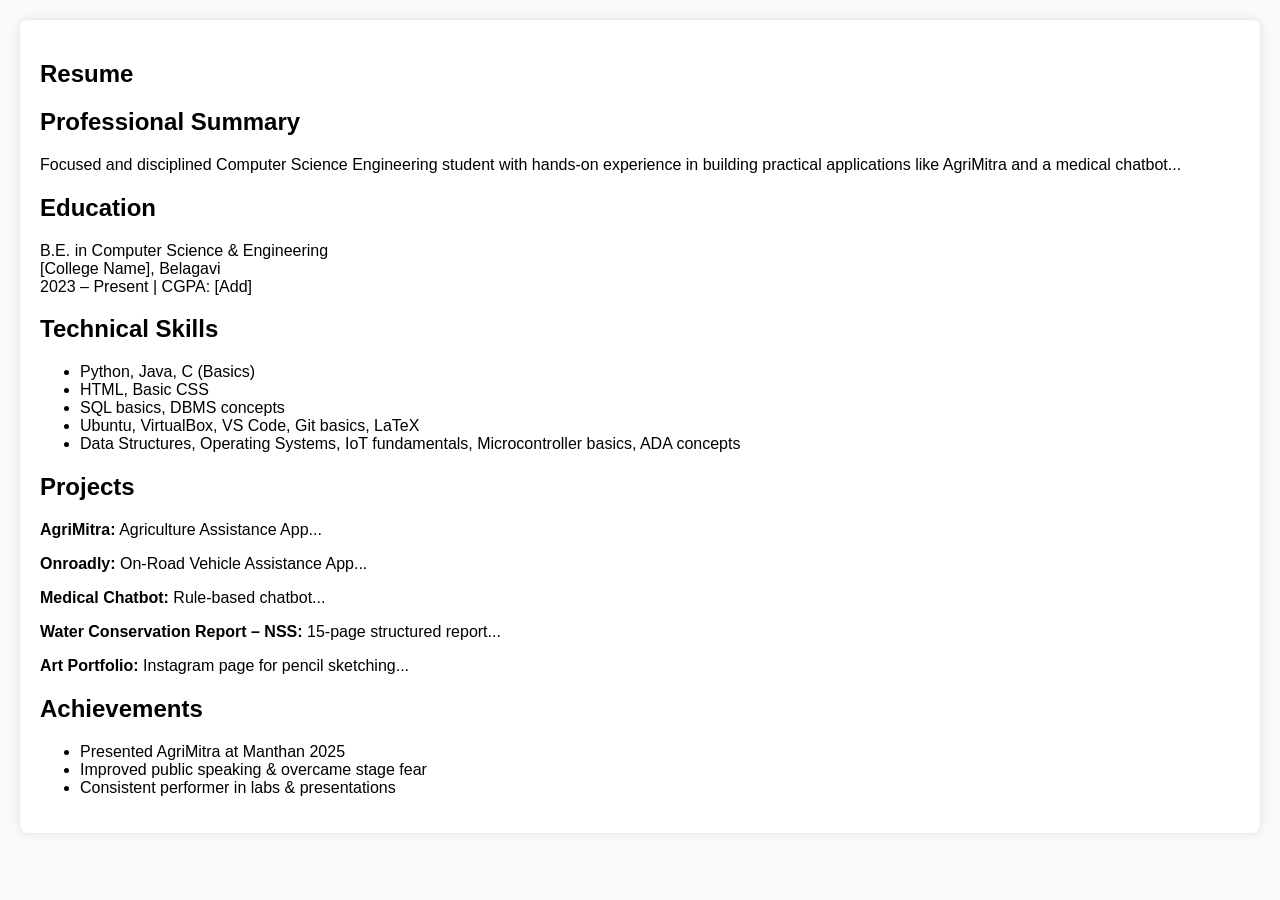
==== resume.html @ ef0e36e1 "Create resume.html" ====
<!DOCTYPE html>
<html lang="en">
<head>
  <meta charset="UTF-8">
  <meta name="viewport" content="width=device-width, initial-scale=1.0">
  <title>Resume - Khushi Karadigudd</title>
  <link rel="stylesheet" href="style.css">
</head>
<body>

  <section class="resume-page">
    <h1>Resume</h1>

    <h2>Professional Summary</h2>
    <p>Focused and disciplined Computer Science Engineering student with hands-on experience in building practical applications like AgriMitra and a medical chatbot...</p>

    <h2>Education</h2>
    <p>B.E. in Computer Science & Engineering<br>[College Name], Belagavi<br>2023 – Present | CGPA: [Add]</p>

    <h2>Technical Skills</h2>
    <ul>
      <li>Python, Java, C (Basics)</li>
      <li>HTML, Basic CSS</li>
      <li>SQL basics, DBMS concepts</li>
      <li>Ubuntu, VirtualBox, VS Code, Git basics, LaTeX</li>
      <li>Data Structures, Operating Systems, IoT fundamentals, Microcontroller basics, ADA concepts</li>
    </ul>

    <h2>Projects</h2>
    <p><strong>AgriMitra:</strong> Agriculture Assistance App...</p>
    <p><strong>Onroadly:</strong> On-Road Vehicle Assistance App...</p>
    <p><strong>Medical Chatbot:</strong> Rule-based chatbot...</p>
    <p><strong>Water Conservation Report – NSS:</strong> 15-page structured report...</p>
    <p><strong>Art Portfolio:</strong> Instagram page for pencil sketching...</p>

    <h2>Achievements</h2>
    <ul>
      <li>Presented AgriMitra at Manthan 2025</li>
      <li>Improved public speaking & overcame stage fear</li>
      <li>Consistent performer in labs & presentations</li>
    </ul>
  </section>

</body>
</html>
---- style.css ----
body {
  font-family: Arial, sans-serif;
  background: #f9f9f9;
  margin: 0;
  padding: 20px;
}

/* Biodata + Photo */
.biodata-section {
  display: flex;
  justify-content: space-between;
  background: #fff;
  padding: 20px;
  border-radius: 8px;
  box-shadow: 0 0 10px rgba(0,0,0,0.1);
  margin-bottom: 30px;
}

.biodata-left {
  width: 70%;
}

.biodata-right {
  width: 25%;
  display: flex;
  justify-content: center;
  align-items: flex-start;
}

.biodata-right img {
  width: 180px;
  height: 180px;
  border-radius: 50%;
  object-fit: cover;
  border: 3px solid #333;
}

/* Resume Section */
.resume-section {
  background: #fff;
  padding: 20px;
  border-radius: 8px;
  box-shadow: 0 0 10px rgba(0,0,0,0.1);
  margin-bottom: 30px;
  text-align: center;
}

.resume-btn {
  display: inline-block;
  padding: 10px 20px;
  background: #333;
  color: #fff;
  text-decoration: none;
  border-radius: 5px;
  font-weight: bold;
}

.resume-btn:hover {
  background: #ffd700;
  color: #333;
}

/* Contact Section */
.contact-section {
  background: #fff;
  padding: 20px;
  border-radius: 8px;
  box-shadow: 0 0 10px rgba(0,0,0,0.1);
}

.contact-section h2 {
  margin-bottom: 10px;
}

/* Resume Page */
.resume-page {
  background: #fff;
  padding: 20px;
  border-radius: 8px;
  box-shadow: 0 0 10px rgba(0,0,0,0.1);
}
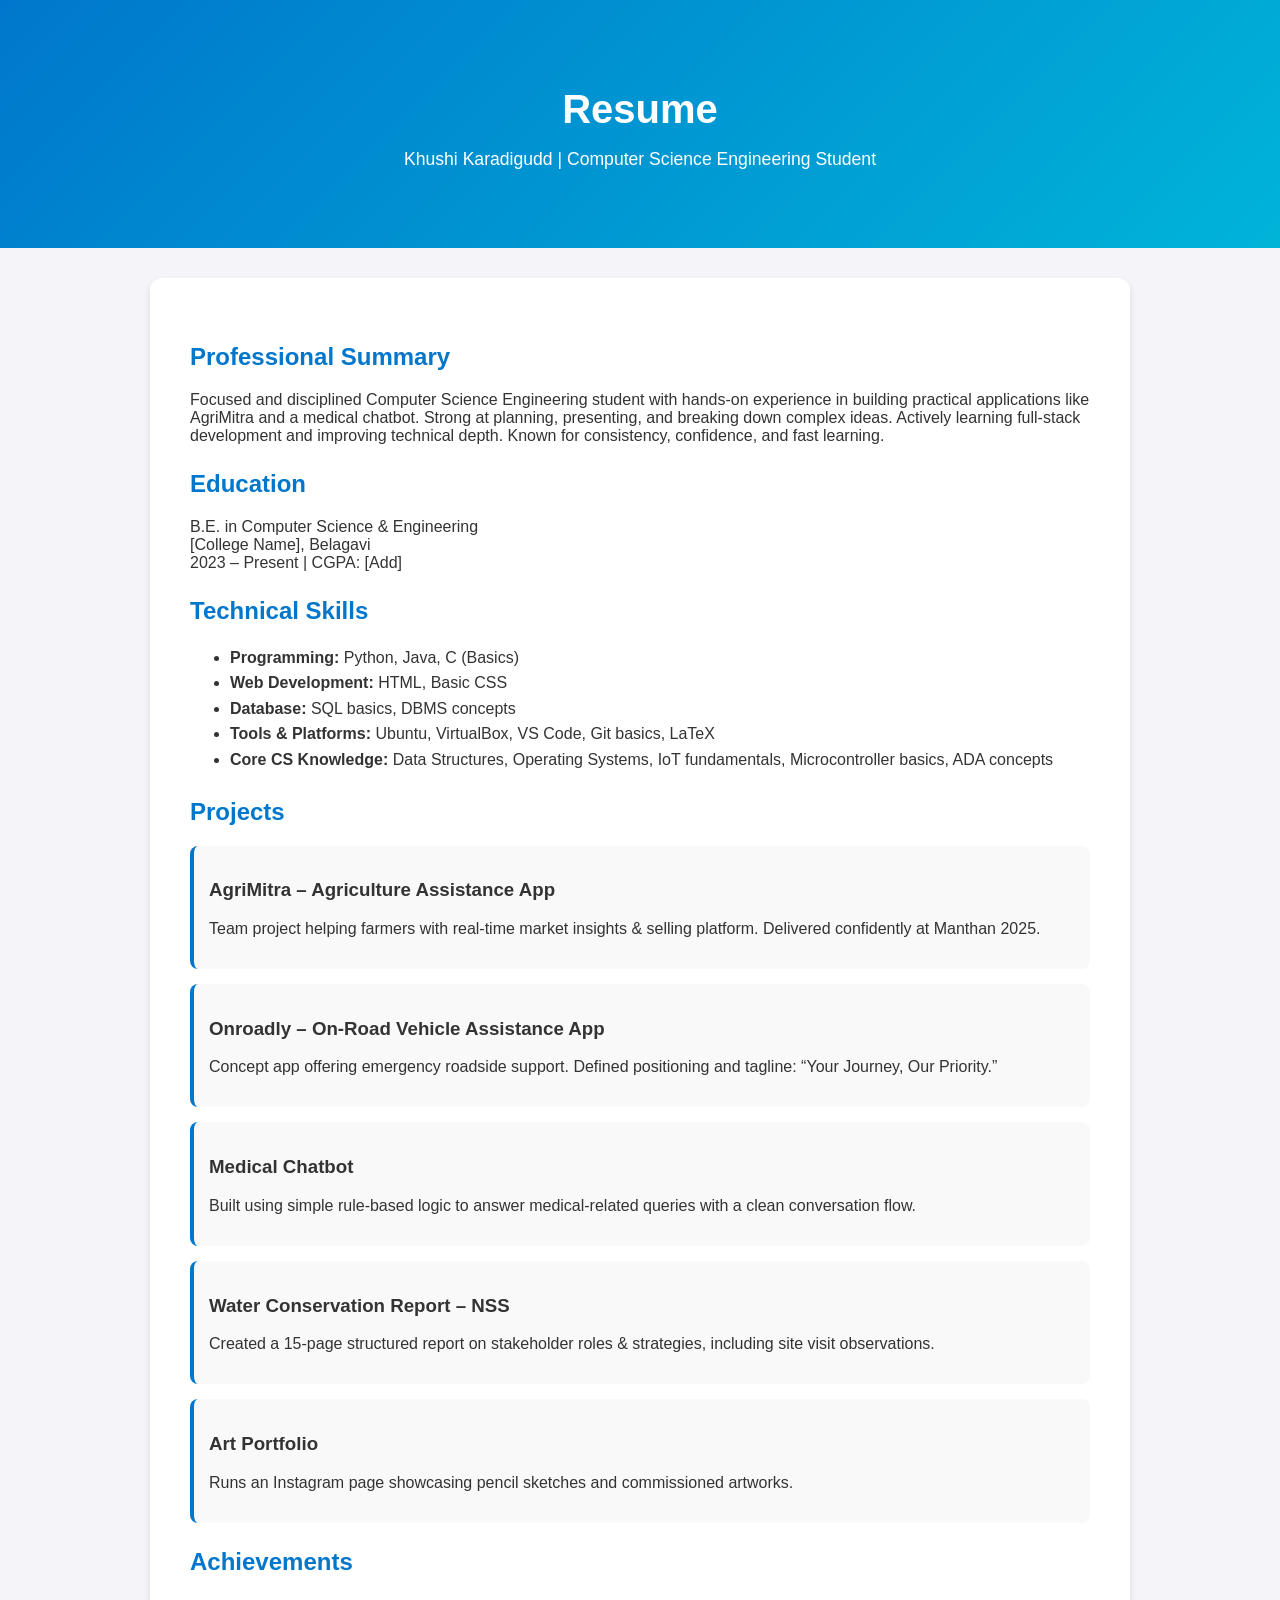
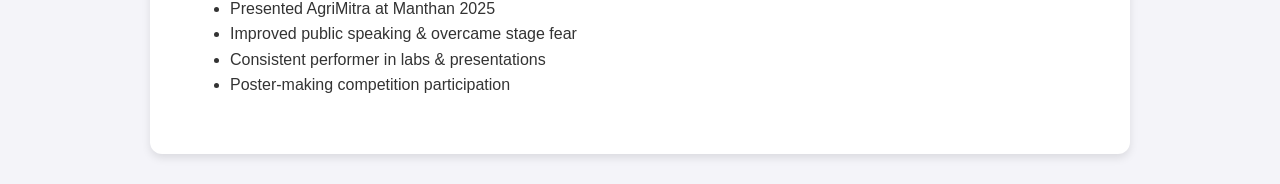
==== commit 662e2cc6: "Update resume.html" ====
--- a/resume.html
+++ b/resume.html
@@ -8,36 +8,57 @@
 </head>
 <body>
 
+  <!-- Resume Heading -->
+  <header class="resume-heading">
+    <h1>Resume</h1>
+    <p>Khushi Karadigudd | Computer Science Engineering Student</p>
+  </header>
+
+  <!-- Resume Content -->
   <section class="resume-page">
-    <h1>Resume</h1>
-
     <h2>Professional Summary</h2>
-    <p>Focused and disciplined Computer Science Engineering student with hands-on experience in building practical applications like AgriMitra and a medical chatbot...</p>
+    <p>Focused and disciplined Computer Science Engineering student with hands-on experience in building practical applications like AgriMitra and a medical chatbot. Strong at planning, presenting, and breaking down complex ideas. Actively learning full-stack development and improving technical depth. Known for consistency, confidence, and fast learning.</p>
 
     <h2>Education</h2>
     <p>B.E. in Computer Science & Engineering<br>[College Name], Belagavi<br>2023 – Present | CGPA: [Add]</p>
 
     <h2>Technical Skills</h2>
     <ul>
-      <li>Python, Java, C (Basics)</li>
-      <li>HTML, Basic CSS</li>
-      <li>SQL basics, DBMS concepts</li>
-      <li>Ubuntu, VirtualBox, VS Code, Git basics, LaTeX</li>
-      <li>Data Structures, Operating Systems, IoT fundamentals, Microcontroller basics, ADA concepts</li>
+      <li><strong>Programming:</strong> Python, Java, C (Basics)</li>
+      <li><strong>Web Development:</strong> HTML, Basic CSS</li>
+      <li><strong>Database:</strong> SQL basics, DBMS concepts</li>
+      <li><strong>Tools & Platforms:</strong> Ubuntu, VirtualBox, VS Code, Git basics, LaTeX</li>
+      <li><strong>Core CS Knowledge:</strong> Data Structures, Operating Systems, IoT fundamentals, Microcontroller basics, ADA concepts</li>
     </ul>
 
     <h2>Projects</h2>
-    <p><strong>AgriMitra:</strong> Agriculture Assistance App...</p>
-    <p><strong>Onroadly:</strong> On-Road Vehicle Assistance App...</p>
-    <p><strong>Medical Chatbot:</strong> Rule-based chatbot...</p>
-    <p><strong>Water Conservation Report – NSS:</strong> 15-page structured report...</p>
-    <p><strong>Art Portfolio:</strong> Instagram page for pencil sketching...</p>
+    <div class="project-card">
+      <h3>AgriMitra – Agriculture Assistance App</h3>
+      <p>Team project helping farmers with real-time market insights & selling platform. Delivered confidently at Manthan 2025.</p>
+    </div>
+    <div class="project-card">
+      <h3>Onroadly – On-Road Vehicle Assistance App</h3>
+      <p>Concept app offering emergency roadside support. Defined positioning and tagline: “Your Journey, Our Priority.”</p>
+    </div>
+    <div class="project-card">
+      <h3>Medical Chatbot</h3>
+      <p>Built using simple rule-based logic to answer medical-related queries with a clean conversation flow.</p>
+    </div>
+    <div class="project-card">
+      <h3>Water Conservation Report – NSS</h3>
+      <p>Created a 15-page structured report on stakeholder roles & strategies, including site visit observations.</p>
+    </div>
+    <div class="project-card">
+      <h3>Art Portfolio</h3>
+      <p>Runs an Instagram page showcasing pencil sketches and commissioned artworks.</p>
+    </div>
 
     <h2>Achievements</h2>
     <ul>
       <li>Presented AgriMitra at Manthan 2025</li>
       <li>Improved public speaking & overcame stage fear</li>
       <li>Consistent performer in labs & presentations</li>
+      <li>Poster-making competition participation</li>
     </ul>
   </section>
 
--- a/style.css
+++ b/style.css
@@ -1,58 +1,80 @@
 body {
-  font-family: Arial, sans-serif;
-  background: #f9f9f9;
+  font-family: 'Segoe UI', Arial, sans-serif;
   margin: 0;
-  padding: 20px;
+  background: #f4f4f9;
+  color: #333;
 }
 
-/* Biodata + Photo */
+/* Main Heading */
+.main-heading {
+  background: linear-gradient(135deg, #0077cc, #00b4d8);
+  color: white;
+  text-align: center;
+  padding: 80px 20px;
+}
+
+.main-heading h1 {
+  font-size: 3.5rem;
+  margin-bottom: 10px;
+  letter-spacing: 2px;
+}
+
+.main-heading p {
+  font-size: 1.2rem;
+  margin-top: 0;
+}
+
+/* Biodata Section */
 .biodata-section {
   display: flex;
   justify-content: space-between;
   background: #fff;
-  padding: 20px;
-  border-radius: 8px;
-  box-shadow: 0 0 10px rgba(0,0,0,0.1);
-  margin-bottom: 30px;
+  padding: 30px;
+  margin: 30px auto;
+  border-radius: 12px;
+  box-shadow: 0 4px 8px rgba(0,0,0,0.1);
+  max-width: 1000px;
 }
 
 .biodata-left {
-  width: 70%;
+  width: 65%;
 }
 
 .biodata-right {
-  width: 25%;
+  width: 30%;
   display: flex;
   justify-content: center;
   align-items: flex-start;
 }
 
 .biodata-right img {
-  width: 180px;
-  height: 180px;
+  width: 200px;
+  height: 200px;
   border-radius: 50%;
   object-fit: cover;
-  border: 3px solid #333;
+  border: 4px solid #0077cc;
 }
 
 /* Resume Section */
 .resume-section {
+  text-align: center;
   background: #fff;
-  padding: 20px;
-  border-radius: 8px;
-  box-shadow: 0 0 10px rgba(0,0,0,0.1);
-  margin-bottom: 30px;
-  text-align: center;
+  padding: 30px;
+  margin: 30px auto;
+  border-radius: 12px;
+  box-shadow: 0 4px 8px rgba(0,0,0,0.1);
+  max-width: 800px;
 }
 
 .resume-btn {
   display: inline-block;
-  padding: 10px 20px;
-  background: #333;
+  padding: 12px 25px;
+  background: #0077cc;
   color: #fff;
   text-decoration: none;
-  border-radius: 5px;
+  border-radius: 25px;
   font-weight: bold;
+  transition: 0.3s;
 }
 
 .resume-btn:hover {
@@ -62,20 +84,73 @@
 
 /* Contact Section */
 .contact-section {
+  text-align: center;
   background: #fff;
-  padding: 20px;
-  border-radius: 8px;
-  box-shadow: 0 0 10px rgba(0,0,0,0.1);
+  padding: 30px;
+  margin: 30px auto;
+  border-radius: 12px;
+  box-shadow: 0 4px 8px rgba(0,0,0,0.1);
+  max-width: 800px;
 }
 
 .contact-section h2 {
+  margin-bottom: 15px;
+}
+
+/* Responsive */
+@media (max-width: 768px) {
+  .biodata-section {
+    flex-direction: column;
+    align-items: center;
+    text-align: center;
+  }
+  .biodata-left, .biodata-right {
+    width: 100%;
+  }
+  .biodata-right {
+    margin-top: 20px;
+  }
+}
+/* Resume Heading */
+.resume-heading {
+  background: linear-gradient(135deg, #0077cc, #00b4d8);
+  color: white;
+  text-align: center;
+  padding: 60px 20px;
+}
+
+.resume-heading h1 {
+  font-size: 2.5rem;
   margin-bottom: 10px;
 }
 
-/* Resume Page */
+.resume-heading p {
+  font-size: 1.1rem;
+}
+
+/* Resume Page Content */
 .resume-page {
   background: #fff;
-  padding: 20px;
+  padding: 40px;
+  margin: 30px auto;
+  border-radius: 12px;
+  box-shadow: 0 4px 8px rgba(0,0,0,0.1);
+  max-width: 900px;
+}
+
+.resume-page h2 {
+  margin-top: 25px;
+  color: #0077cc;
+}
+
+.resume-page ul {
+  line-height: 1.6;
+}
+
+.project-card {
+  background: #f9f9f9;
+  padding: 15px;
+  margin: 15px 0;
+  border-left: 4px solid #0077cc;
   border-radius: 8px;
-  box-shadow: 0 0 10px rgba(0,0,0,0.1);
 }
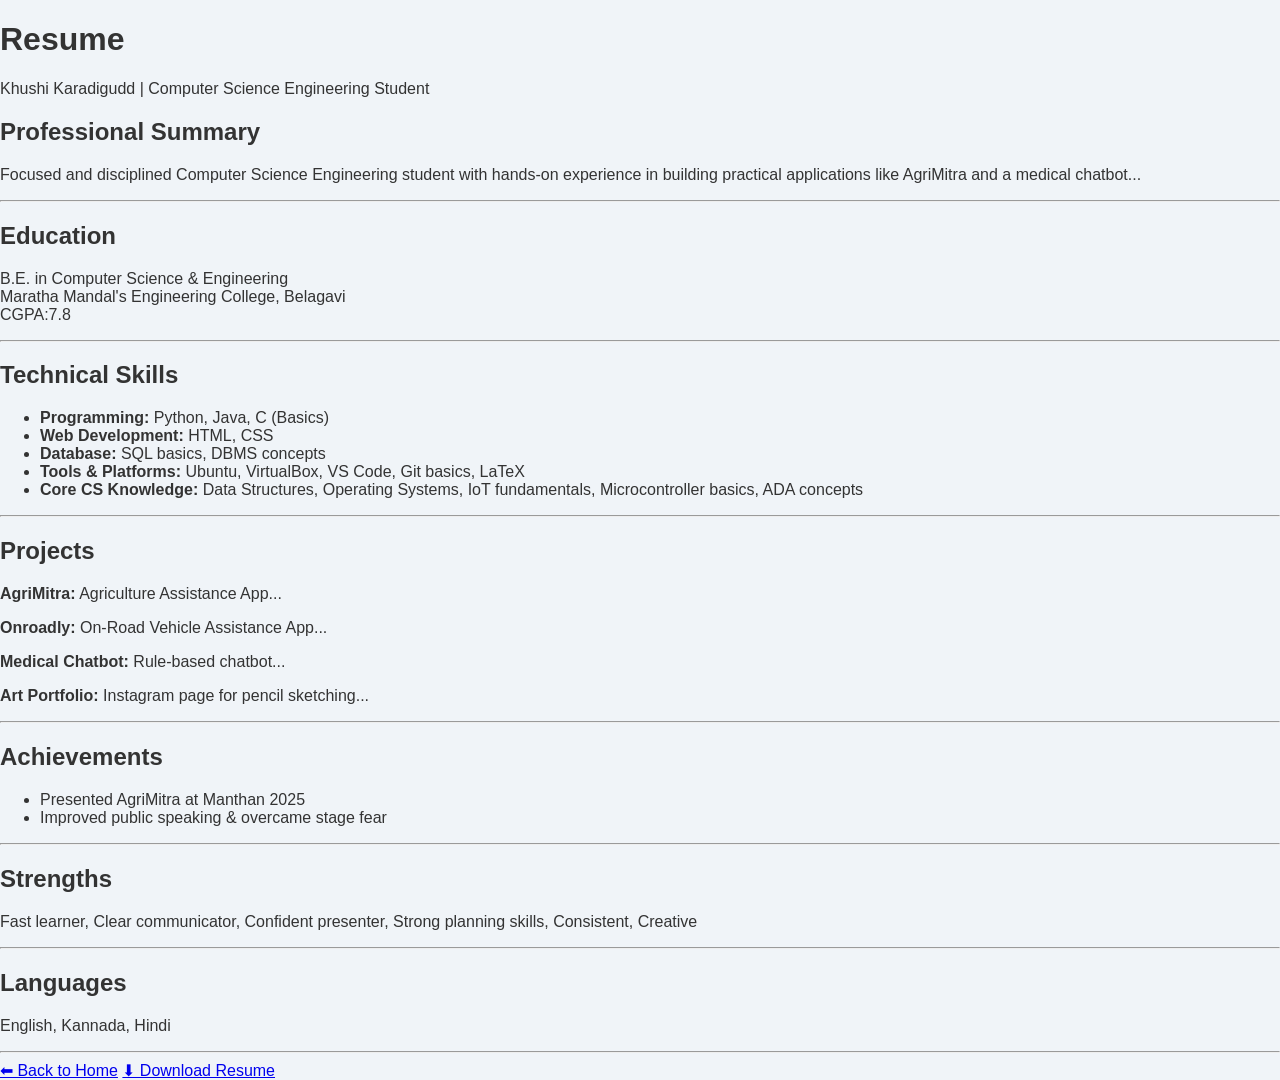
==== commit a7361b43: "Update resume.html" ====
--- a/resume.html
+++ b/resume.html
@@ -17,49 +17,50 @@
   <!-- Resume Content -->
   <section class="resume-page">
     <h2>Professional Summary</h2>
-    <p>Focused and disciplined Computer Science Engineering student with hands-on experience in building practical applications like AgriMitra and a medical chatbot. Strong at planning, presenting, and breaking down complex ideas. Actively learning full-stack development and improving technical depth. Known for consistency, confidence, and fast learning.</p>
+    <p>Focused and disciplined Computer Science Engineering student with hands-on experience in building practical applications like AgriMitra and a medical chatbot...</p>
+    <hr>
 
     <h2>Education</h2>
-    <p>B.E. in Computer Science & Engineering<br>[College Name], Belagavi<br>2023 – Present | CGPA: [Add]</p>
+    <p>B.E. in Computer Science & Engineering<br>Maratha Mandal's Engineering College, Belagavi<br>CGPA:7.8</p>
+    <hr>
 
     <h2>Technical Skills</h2>
     <ul>
       <li><strong>Programming:</strong> Python, Java, C (Basics)</li>
-      <li><strong>Web Development:</strong> HTML, Basic CSS</li>
+      <li><strong>Web Development:</strong> HTML, CSS</li>
       <li><strong>Database:</strong> SQL basics, DBMS concepts</li>
       <li><strong>Tools & Platforms:</strong> Ubuntu, VirtualBox, VS Code, Git basics, LaTeX</li>
       <li><strong>Core CS Knowledge:</strong> Data Structures, Operating Systems, IoT fundamentals, Microcontroller basics, ADA concepts</li>
     </ul>
+    <hr>
 
     <h2>Projects</h2>
-    <div class="project-card">
-      <h3>AgriMitra – Agriculture Assistance App</h3>
-      <p>Team project helping farmers with real-time market insights & selling platform. Delivered confidently at Manthan 2025.</p>
-    </div>
-    <div class="project-card">
-      <h3>Onroadly – On-Road Vehicle Assistance App</h3>
-      <p>Concept app offering emergency roadside support. Defined positioning and tagline: “Your Journey, Our Priority.”</p>
-    </div>
-    <div class="project-card">
-      <h3>Medical Chatbot</h3>
-      <p>Built using simple rule-based logic to answer medical-related queries with a clean conversation flow.</p>
-    </div>
-    <div class="project-card">
-      <h3>Water Conservation Report – NSS</h3>
-      <p>Created a 15-page structured report on stakeholder roles & strategies, including site visit observations.</p>
-    </div>
-    <div class="project-card">
-      <h3>Art Portfolio</h3>
-      <p>Runs an Instagram page showcasing pencil sketches and commissioned artworks.</p>
-    </div>
+    <p><strong>AgriMitra:</strong> Agriculture Assistance App...</p>
+    <p><strong>Onroadly:</strong> On-Road Vehicle Assistance App...</p>
+    <p><strong>Medical Chatbot:</strong> Rule-based chatbot...</p>
+    <p><strong>Art Portfolio:</strong> Instagram page for pencil sketching...</p>
+    <hr>
 
     <h2>Achievements</h2>
     <ul>
       <li>Presented AgriMitra at Manthan 2025</li>
       <li>Improved public speaking & overcame stage fear</li>
-      <li>Consistent performer in labs & presentations</li>
-      <li>Poster-making competition participation</li>
     </ul>
+    <hr>
+
+    <h2>Strengths</h2>
+    <p>Fast learner, Clear communicator, Confident presenter, Strong planning skills, Consistent, Creative</p>
+    <hr>
+
+    <h2>Languages</h2>
+    <p>English, Kannada, Hindi</p>
+    <hr>
+
+    <!-- Buttons at Bottom -->
+    <div class="resume-buttons">
+      <a href="index.html" class="btn back-btn">⬅ Back to Home</a>
+      <a href="resume.pdf" download class="btn download-btn">⬇ Download Resume</a>
+    </div>
   </section>
 
 </body>
--- a/style.css
+++ b/style.css
@@ -1,43 +1,52 @@
+/* Global Styles */
 body {
   font-family: 'Segoe UI', Arial, sans-serif;
   margin: 0;
-  background: #f4f4f9;
+  background: #f0f4f8;
   color: #333;
 }
 
 /* Main Heading */
 .main-heading {
-  background: linear-gradient(135deg, #0077cc, #00b4d8);
+  background: linear-gradient(135deg, #0077cc, #00b4d8, #90e0ef);
   color: white;
   text-align: center;
   padding: 80px 20px;
+  box-shadow: 0 4px 12px rgba(0,0,0,0.2);
 }
 
 .main-heading h1 {
   font-size: 3.5rem;
   margin-bottom: 10px;
   letter-spacing: 2px;
+  text-transform: uppercase;
 }
 
 .main-heading p {
   font-size: 1.2rem;
   margin-top: 0;
+  font-style: italic;
 }
 
 /* Biodata Section */
 .biodata-section {
   display: flex;
   justify-content: space-between;
-  background: #fff;
+  background: linear-gradient(135deg, #ffffff, #e3f2fd);
   padding: 30px;
   margin: 30px auto;
-  border-radius: 12px;
-  box-shadow: 0 4px 8px rgba(0,0,0,0.1);
+  border-radius: 15px;
+  box-shadow: 0 6px 12px rgba(0,0,0,0.1);
   max-width: 1000px;
 }
 
 .biodata-left {
   width: 65%;
+}
+
+.biodata-left h2 {
+  color: #0077cc;
+  margin-bottom: 15px;
 }
 
 .biodata-right {
@@ -48,31 +57,36 @@
 }
 
 .biodata-right img {
-  width: 200px;
-  height: 200px;
+  width: 220px;
+  height: 220px;
   border-radius: 50%;
   object-fit: cover;
-  border: 4px solid #0077cc;
+  border: 5px solid #0077cc;
+  box-shadow: 0 4px 10px rgba(0,0,0,0.2);
 }
 
 /* Resume Section */
 .resume-section {
   text-align: center;
-  background: #fff;
-  padding: 30px;
+  background: linear-gradient(135deg, #ffffff, #f1f8e9);
+  padding: 40px;
   margin: 30px auto;
-  border-radius: 12px;
-  box-shadow: 0 4px 8px rgba(0,0,0,0.1);
+  border-radius: 15px;
+  box-shadow: 0 6px 12px rgba(0,0,0,0.1);
   max-width: 800px;
+}
+
+.resume-section h2 {
+  color: #388e3c;
 }
 
 .resume-btn {
   display: inline-block;
-  padding: 12px 25px;
+  padding: 12px 30px;
   background: #0077cc;
   color: #fff;
   text-decoration: none;
-  border-radius: 25px;
+  border-radius: 30px;
   font-weight: bold;
   transition: 0.3s;
 }
@@ -80,21 +94,28 @@
 .resume-btn:hover {
   background: #ffd700;
   color: #333;
+  transform: scale(1.05);
 }
 
 /* Contact Section */
 .contact-section {
   text-align: center;
-  background: #fff;
-  padding: 30px;
+  background: linear-gradient(135deg, #ffffff, #fff3e0);
+  padding: 40px;
   margin: 30px auto;
-  border-radius: 12px;
-  box-shadow: 0 4px 8px rgba(0,0,0,0.1);
+  border-radius: 15px;
+  box-shadow: 0 6px 12px rgba(0,0,0,0.1);
   max-width: 800px;
 }
 
 .contact-section h2 {
-  margin-bottom: 15px;
+  color: #e65100;
+  margin-bottom: 20px;
+}
+
+.contact-section p {
+  font-size: 1.1rem;
+  margin: 8px 0;
 }
 
 /* Responsive */
@@ -111,46 +132,3 @@
     margin-top: 20px;
   }
 }
-/* Resume Heading */
-.resume-heading {
-  background: linear-gradient(135deg, #0077cc, #00b4d8);
-  color: white;
-  text-align: center;
-  padding: 60px 20px;
-}
-
-.resume-heading h1 {
-  font-size: 2.5rem;
-  margin-bottom: 10px;
-}
-
-.resume-heading p {
-  font-size: 1.1rem;
-}
-
-/* Resume Page Content */
-.resume-page {
-  background: #fff;
-  padding: 40px;
-  margin: 30px auto;
-  border-radius: 12px;
-  box-shadow: 0 4px 8px rgba(0,0,0,0.1);
-  max-width: 900px;
-}
-
-.resume-page h2 {
-  margin-top: 25px;
-  color: #0077cc;
-}
-
-.resume-page ul {
-  line-height: 1.6;
-}
-
-.project-card {
-  background: #f9f9f9;
-  padding: 15px;
-  margin: 15px 0;
-  border-left: 4px solid #0077cc;
-  border-radius: 8px;
-}
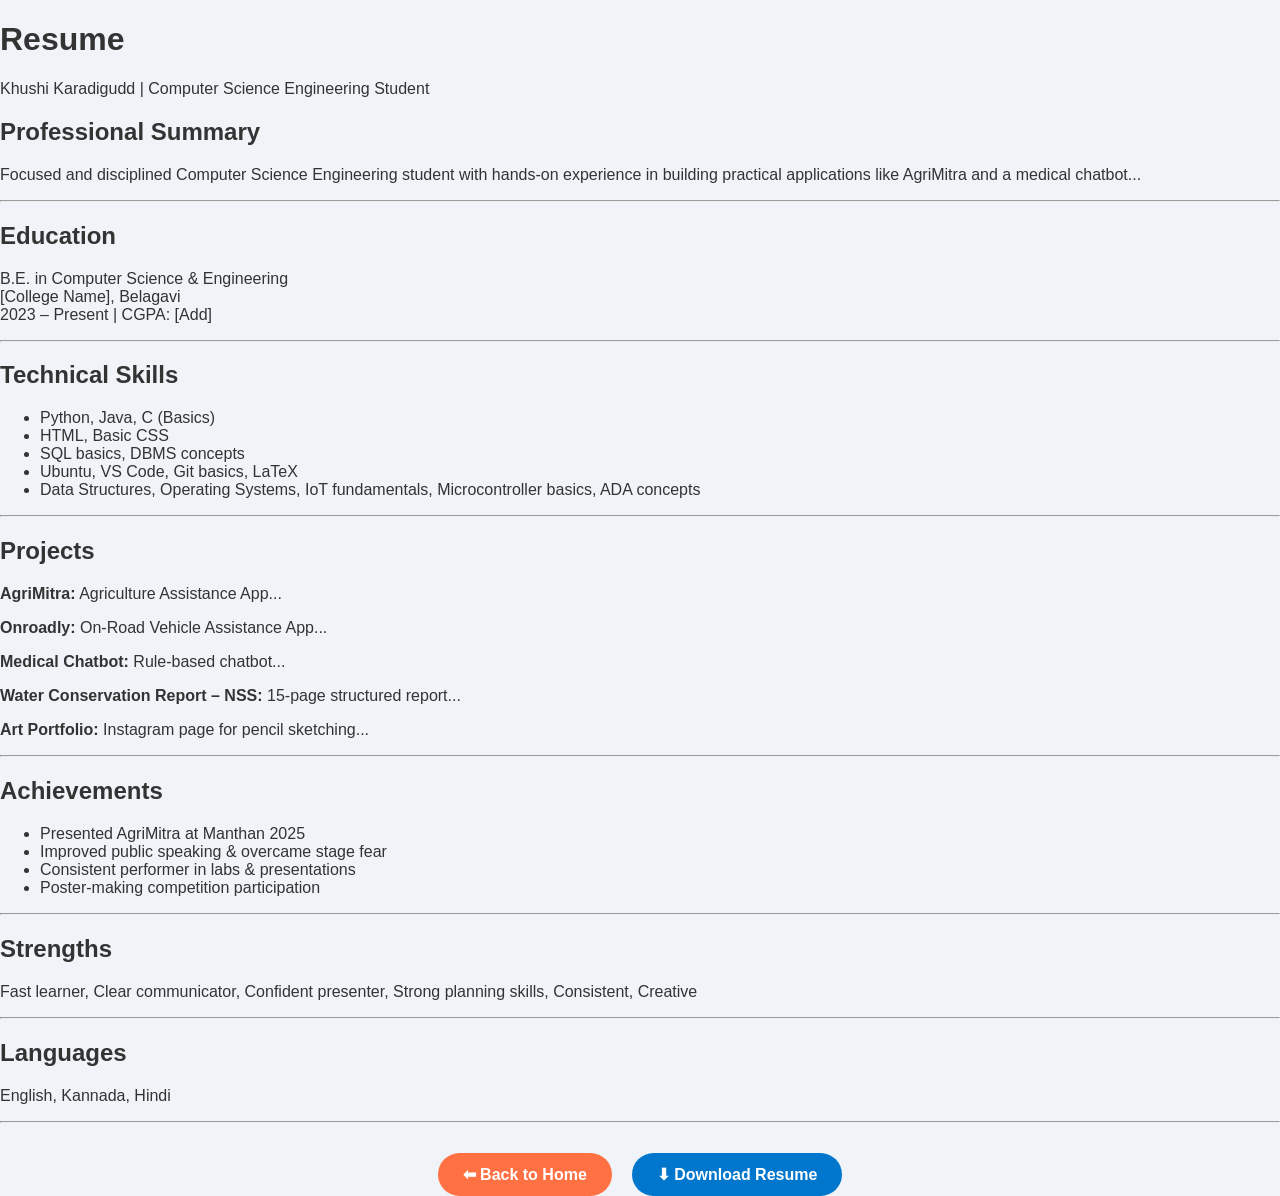
==== commit cf3da91a: "Update resume.html" ====
--- a/resume.html
+++ b/resume.html
@@ -21,16 +21,16 @@
     <hr>
 
     <h2>Education</h2>
-    <p>B.E. in Computer Science & Engineering<br>Maratha Mandal's Engineering College, Belagavi<br>CGPA:7.8</p>
+    <p>B.E. in Computer Science & Engineering<br>[College Name], Belagavi<br>2023 – Present | CGPA: [Add]</p>
     <hr>
 
     <h2>Technical Skills</h2>
     <ul>
-      <li><strong>Programming:</strong> Python, Java, C (Basics)</li>
-      <li><strong>Web Development:</strong> HTML, CSS</li>
-      <li><strong>Database:</strong> SQL basics, DBMS concepts</li>
-      <li><strong>Tools & Platforms:</strong> Ubuntu, VirtualBox, VS Code, Git basics, LaTeX</li>
-      <li><strong>Core CS Knowledge:</strong> Data Structures, Operating Systems, IoT fundamentals, Microcontroller basics, ADA concepts</li>
+      <li>Python, Java, C (Basics)</li>
+      <li>HTML, Basic CSS</li>
+      <li>SQL basics, DBMS concepts</li>
+      <li>Ubuntu, VS Code, Git basics, LaTeX</li>
+      <li>Data Structures, Operating Systems, IoT fundamentals, Microcontroller basics, ADA concepts</li>
     </ul>
     <hr>
 
@@ -38,6 +38,7 @@
     <p><strong>AgriMitra:</strong> Agriculture Assistance App...</p>
     <p><strong>Onroadly:</strong> On-Road Vehicle Assistance App...</p>
     <p><strong>Medical Chatbot:</strong> Rule-based chatbot...</p>
+    <p><strong>Water Conservation Report – NSS:</strong> 15-page structured report...</p>
     <p><strong>Art Portfolio:</strong> Instagram page for pencil sketching...</p>
     <hr>
 
@@ -45,6 +46,8 @@
     <ul>
       <li>Presented AgriMitra at Manthan 2025</li>
       <li>Improved public speaking & overcame stage fear</li>
+      <li>Consistent performer in labs & presentations</li>
+      <li>Poster-making competition participation</li>
     </ul>
     <hr>
 
--- a/style.css
+++ b/style.css
@@ -132,3 +132,42 @@
     margin-top: 20px;
   }
 }
+/* Buttons at Bottom */
+.resume-buttons {
+  display: flex;
+  justify-content: center;
+  gap: 20px;
+  margin-top: 30px;
+}
+
+.btn {
+  display: inline-block;
+  padding: 12px 25px;
+  border-radius: 30px;
+  font-weight: bold;
+  text-decoration: none;
+  transition: 0.3s;
+}
+
+/* Back Button */
+.back-btn {
+  background: #ff7043;
+  color: #fff;
+}
+
+.back-btn:hover {
+  background: #e64a19;
+  transform: scale(1.05);
+}
+
+/* Download Button */
+.download-btn {
+  background: #0077cc;
+  color: #fff;
+}
+
+.download-btn:hover {
+  background: #ffd700;
+  color: #333;
+  transform: scale(1.05);
+}
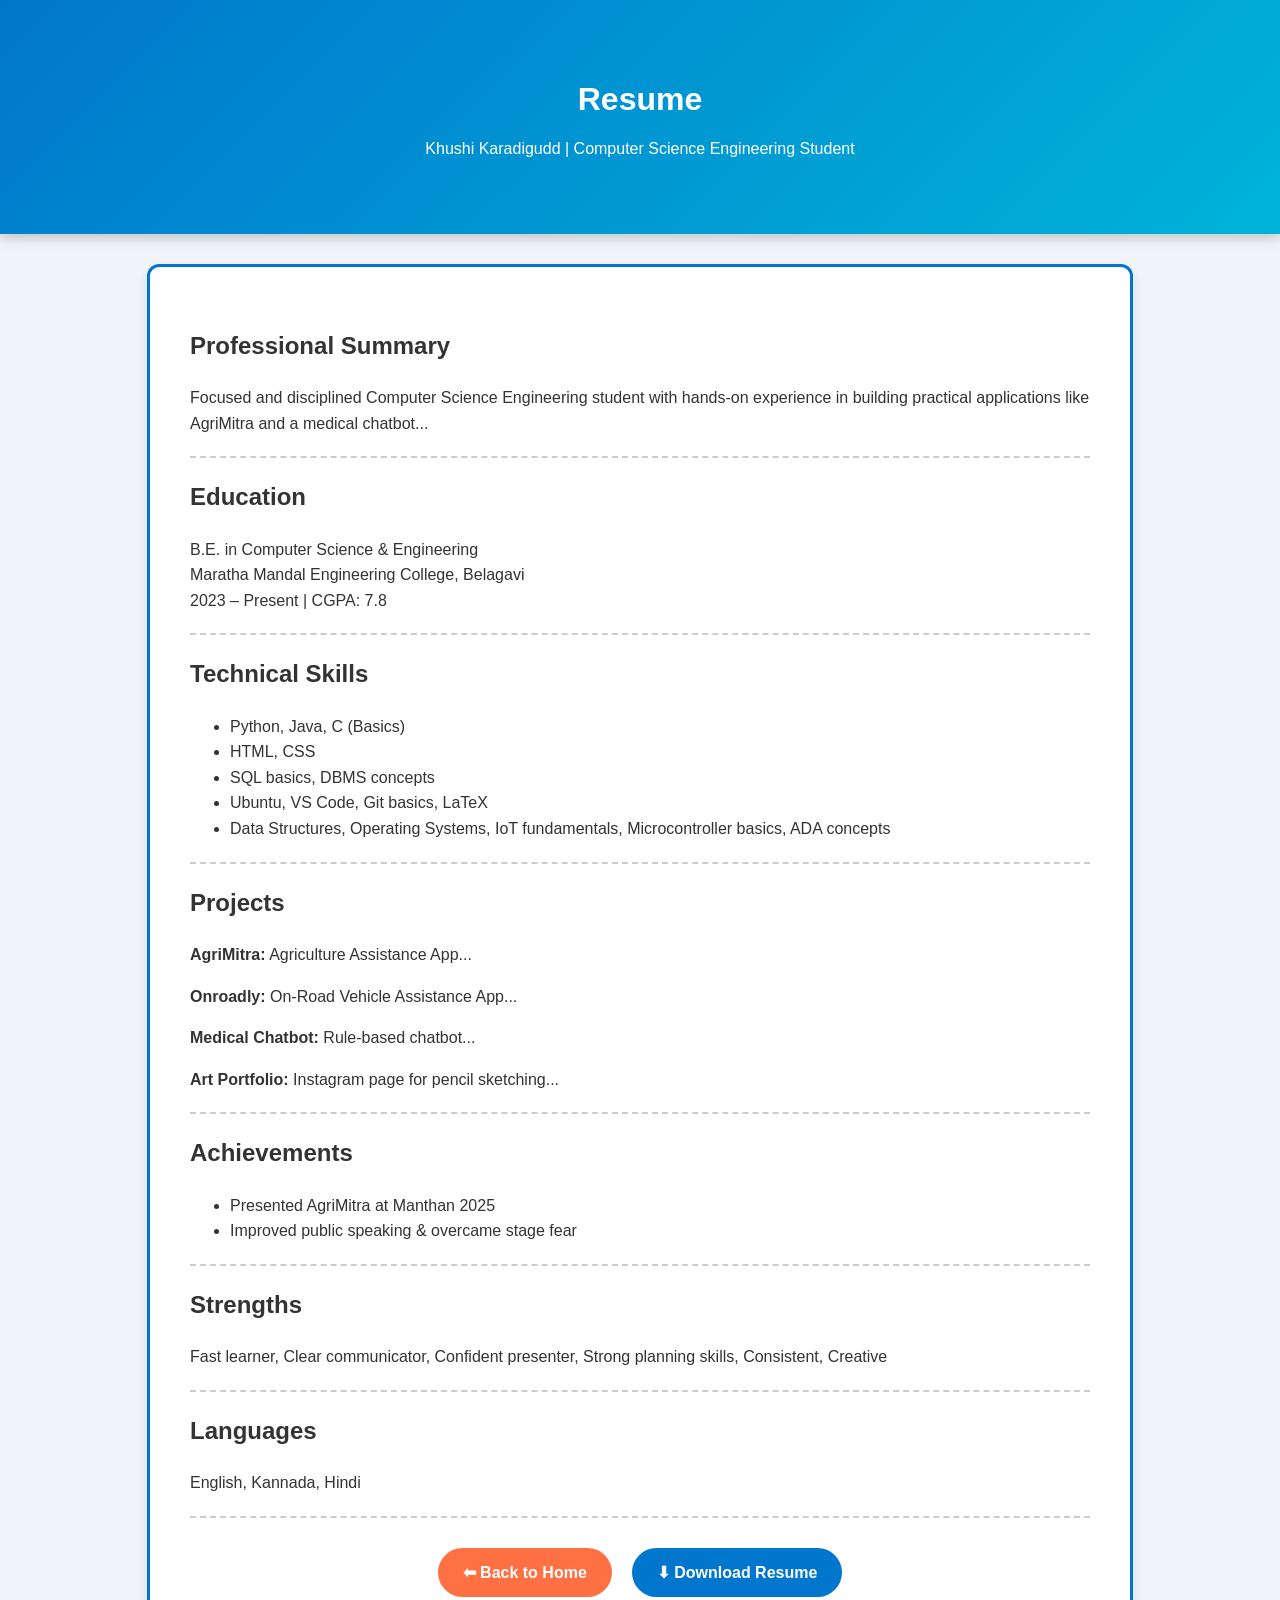
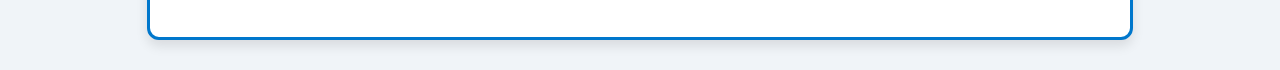
==== commit dc863e8b: "Update resume.html" ====
--- a/resume.html
+++ b/resume.html
@@ -21,13 +21,13 @@
     <hr>
 
     <h2>Education</h2>
-    <p>B.E. in Computer Science & Engineering<br>[College Name], Belagavi<br>2023 – Present | CGPA: [Add]</p>
+    <p>B.E. in Computer Science & Engineering<br>Maratha Mandal Engineering College, Belagavi<br>2023 – Present | CGPA: 7.8</p>
     <hr>
 
     <h2>Technical Skills</h2>
     <ul>
       <li>Python, Java, C (Basics)</li>
-      <li>HTML, Basic CSS</li>
+      <li>HTML, CSS</li>
       <li>SQL basics, DBMS concepts</li>
       <li>Ubuntu, VS Code, Git basics, LaTeX</li>
       <li>Data Structures, Operating Systems, IoT fundamentals, Microcontroller basics, ADA concepts</li>
@@ -38,7 +38,7 @@
     <p><strong>AgriMitra:</strong> Agriculture Assistance App...</p>
     <p><strong>Onroadly:</strong> On-Road Vehicle Assistance App...</p>
     <p><strong>Medical Chatbot:</strong> Rule-based chatbot...</p>
-    <p><strong>Water Conservation Report – NSS:</strong> 15-page structured report...</p>
+  
     <p><strong>Art Portfolio:</strong> Instagram page for pencil sketching...</p>
     <hr>
 
@@ -46,8 +46,7 @@
     <ul>
       <li>Presented AgriMitra at Manthan 2025</li>
       <li>Improved public speaking & overcame stage fear</li>
-      <li>Consistent performer in labs & presentations</li>
-      <li>Poster-making competition participation</li>
+   
     </ul>
     <hr>
 
--- a/style.css
+++ b/style.css
@@ -171,3 +171,71 @@
   color: #333;
   transform: scale(1.05);
 }
+/* Resume Page Content with Border */
+.resume-page {
+  background: #fff;
+  padding: 40px;
+  margin: 30px auto;
+  border-radius: 12px;
+  box-shadow: 0 6px 12px rgba(0,0,0,0.1);
+  max-width: 900px;
+  line-height: 1.6;
+  border: 3px solid #0077cc;   /* 🔹 Blue border around resume */
+}
+
+/* Resume Heading */
+.resume-heading {
+  background: linear-gradient(135deg, #0077cc, #00b4d8);
+  color: white;
+  text-align: center;
+  padding: 60px 20px;
+  box-shadow: 0 4px 12px rgba(0,0,0,0.2);
+}
+
+/* Horizontal lines between sections */
+.resume-page hr {
+  border: none;
+  border-top: 2px dashed #ccc; /* 🔹 Dashed separator lines */
+  margin: 20px 0;
+}
+
+/* Buttons at Bottom */
+.resume-buttons {
+  display: flex;
+  justify-content: center;
+  gap: 20px;
+  margin-top: 30px;
+}
+
+.btn {
+  display: inline-block;
+  padding: 12px 25px;
+  border-radius: 30px;
+  font-weight: bold;
+  text-decoration: none;
+  transition: 0.3s;
+}
+
+/* Back Button */
+.back-btn {
+  background: #ff7043;
+  color: #fff;
+}
+
+.back-btn:hover {
+  background: #e64a19;
+  transform: scale(1.05);
+}
+
+/* Download Button */
+.download-btn {
+  background: #0077cc;
+  color: #fff;
+}
+
+.download-btn:hover {
+  background: #ffd700;
+  color: #333;
+  transform: scale(1.05);
+}
+
